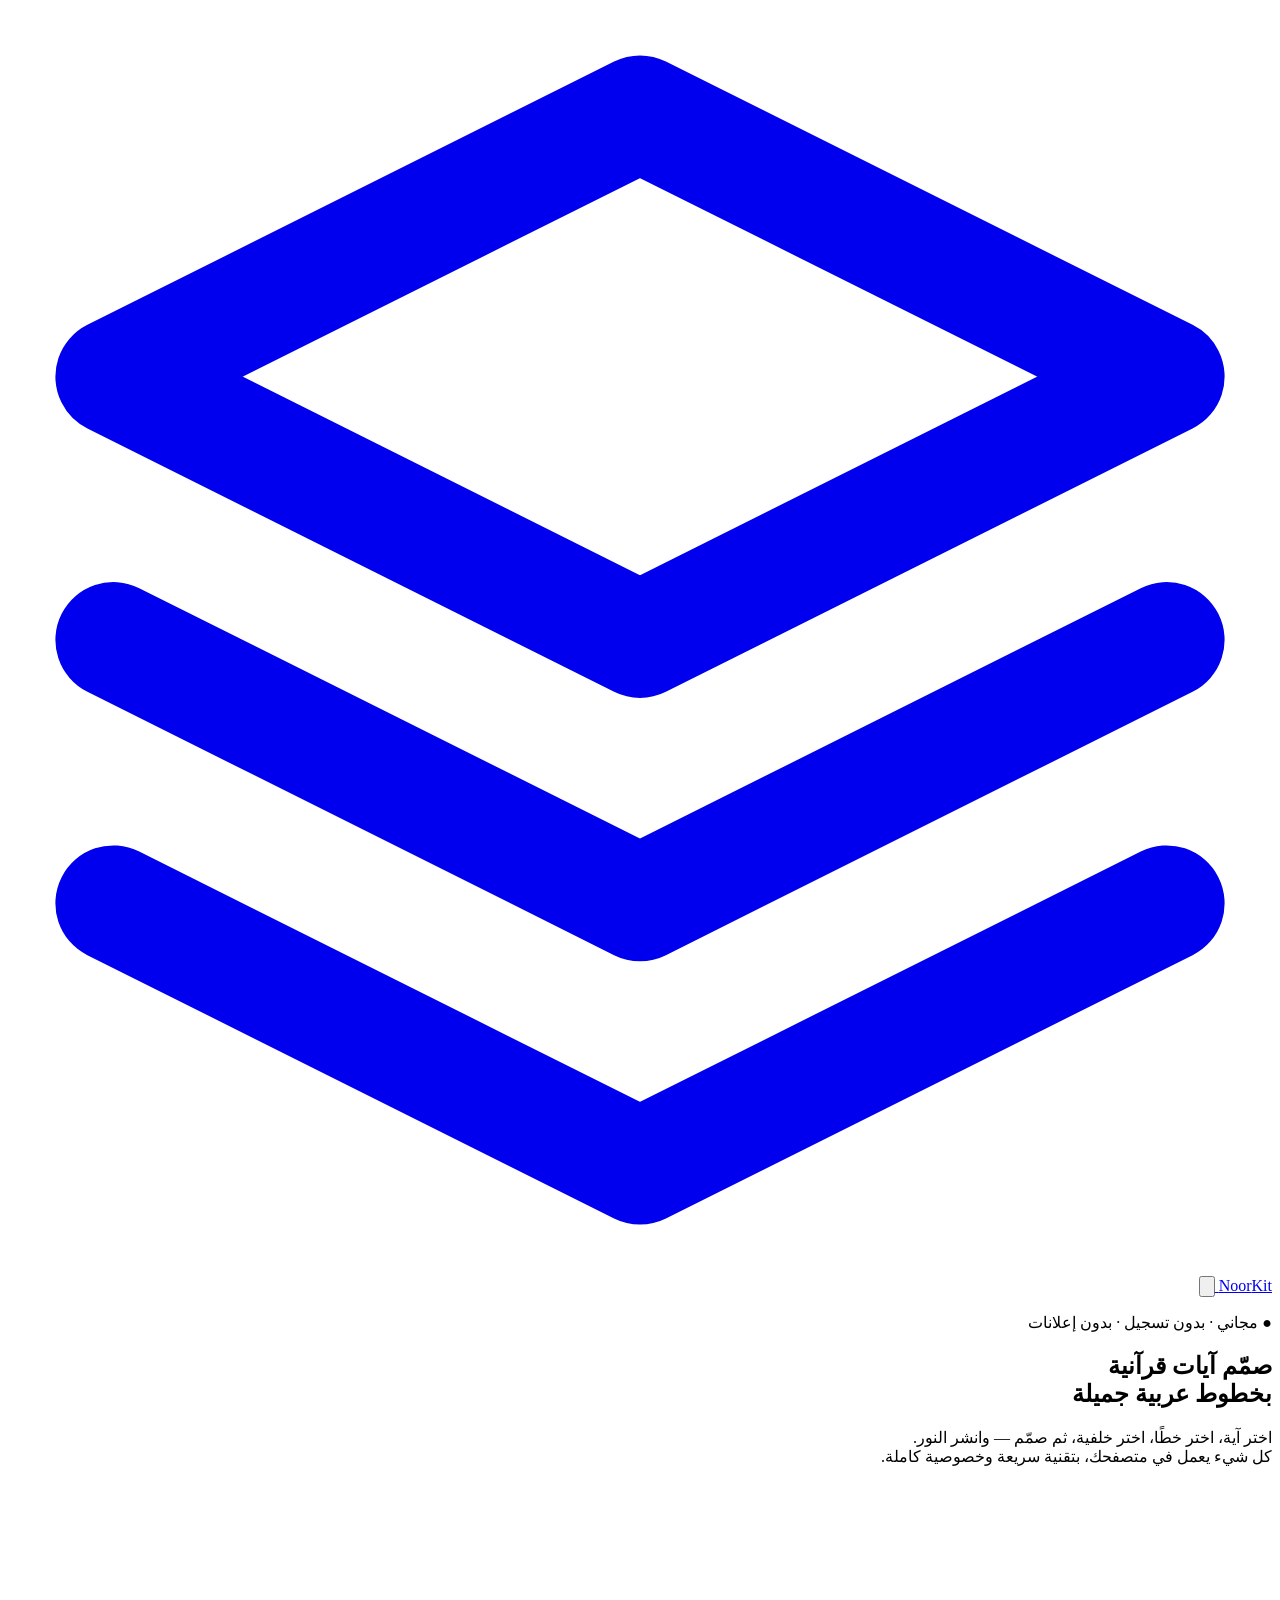
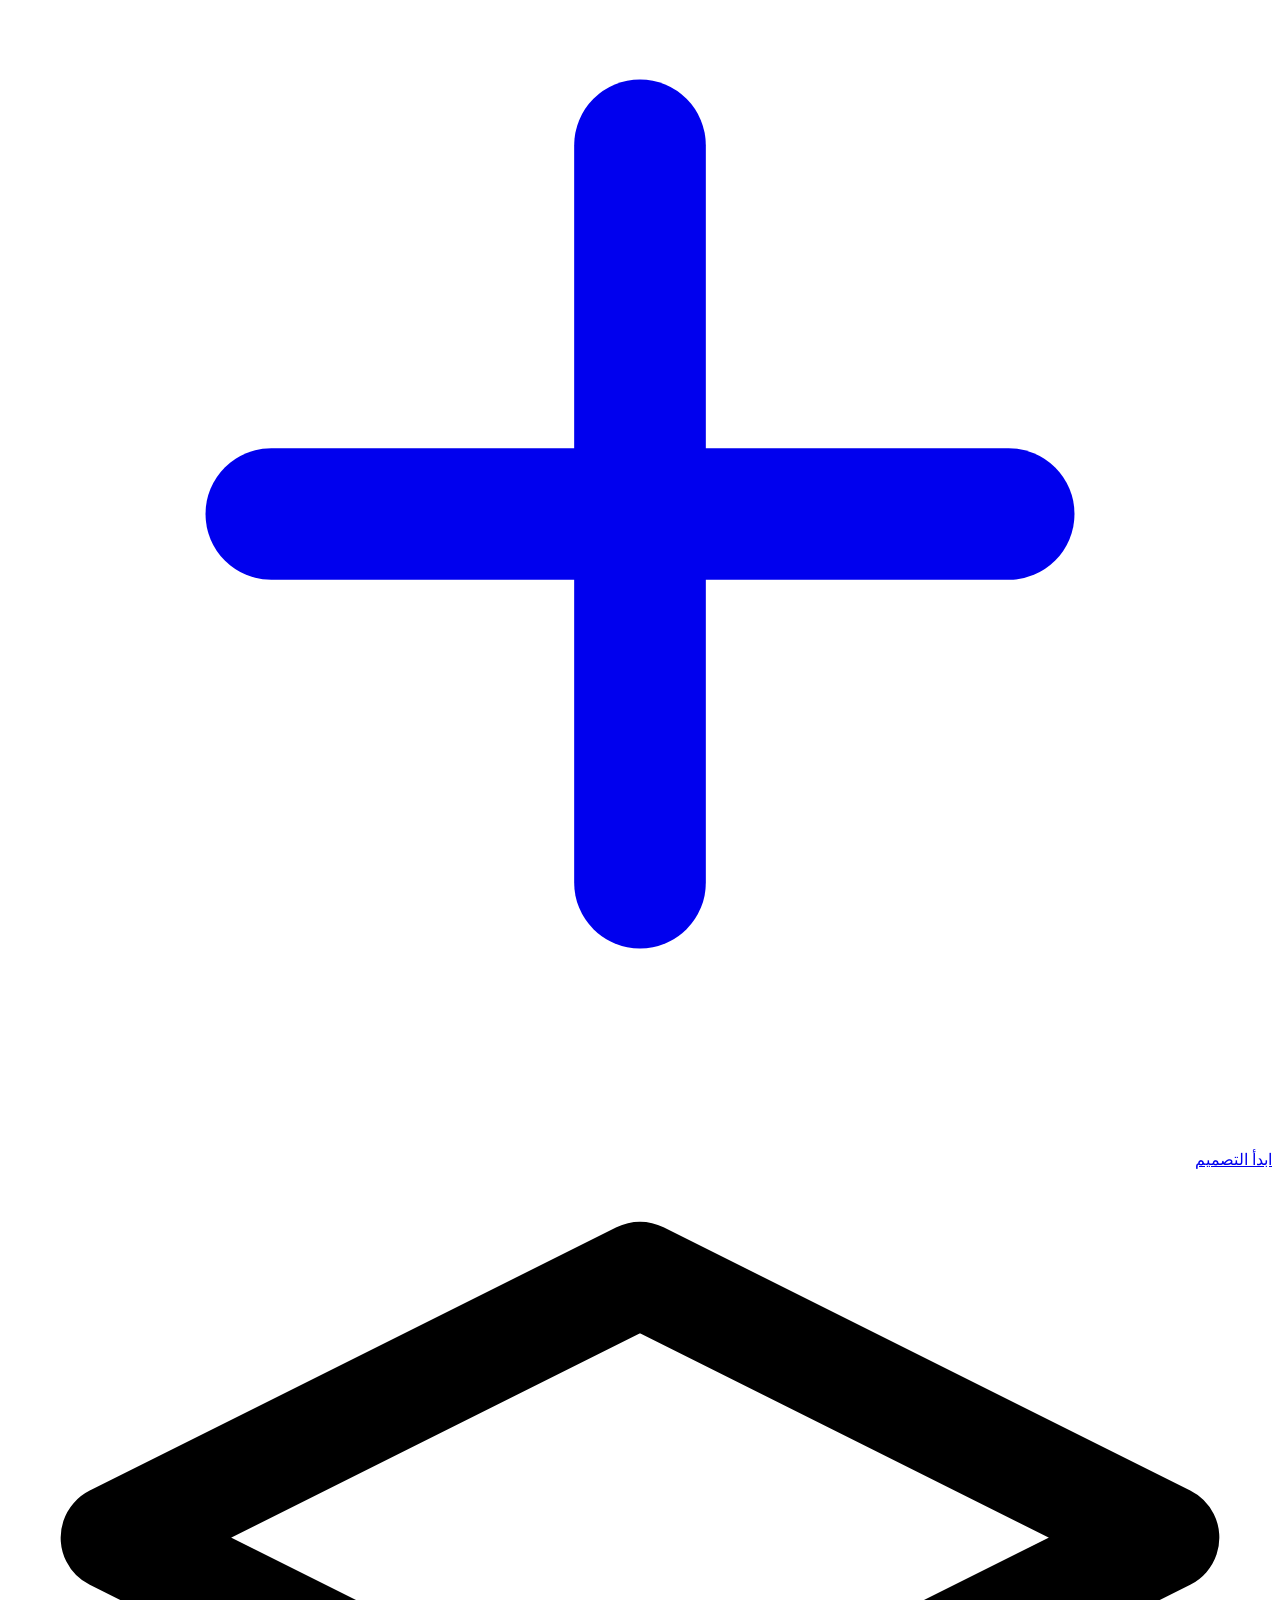
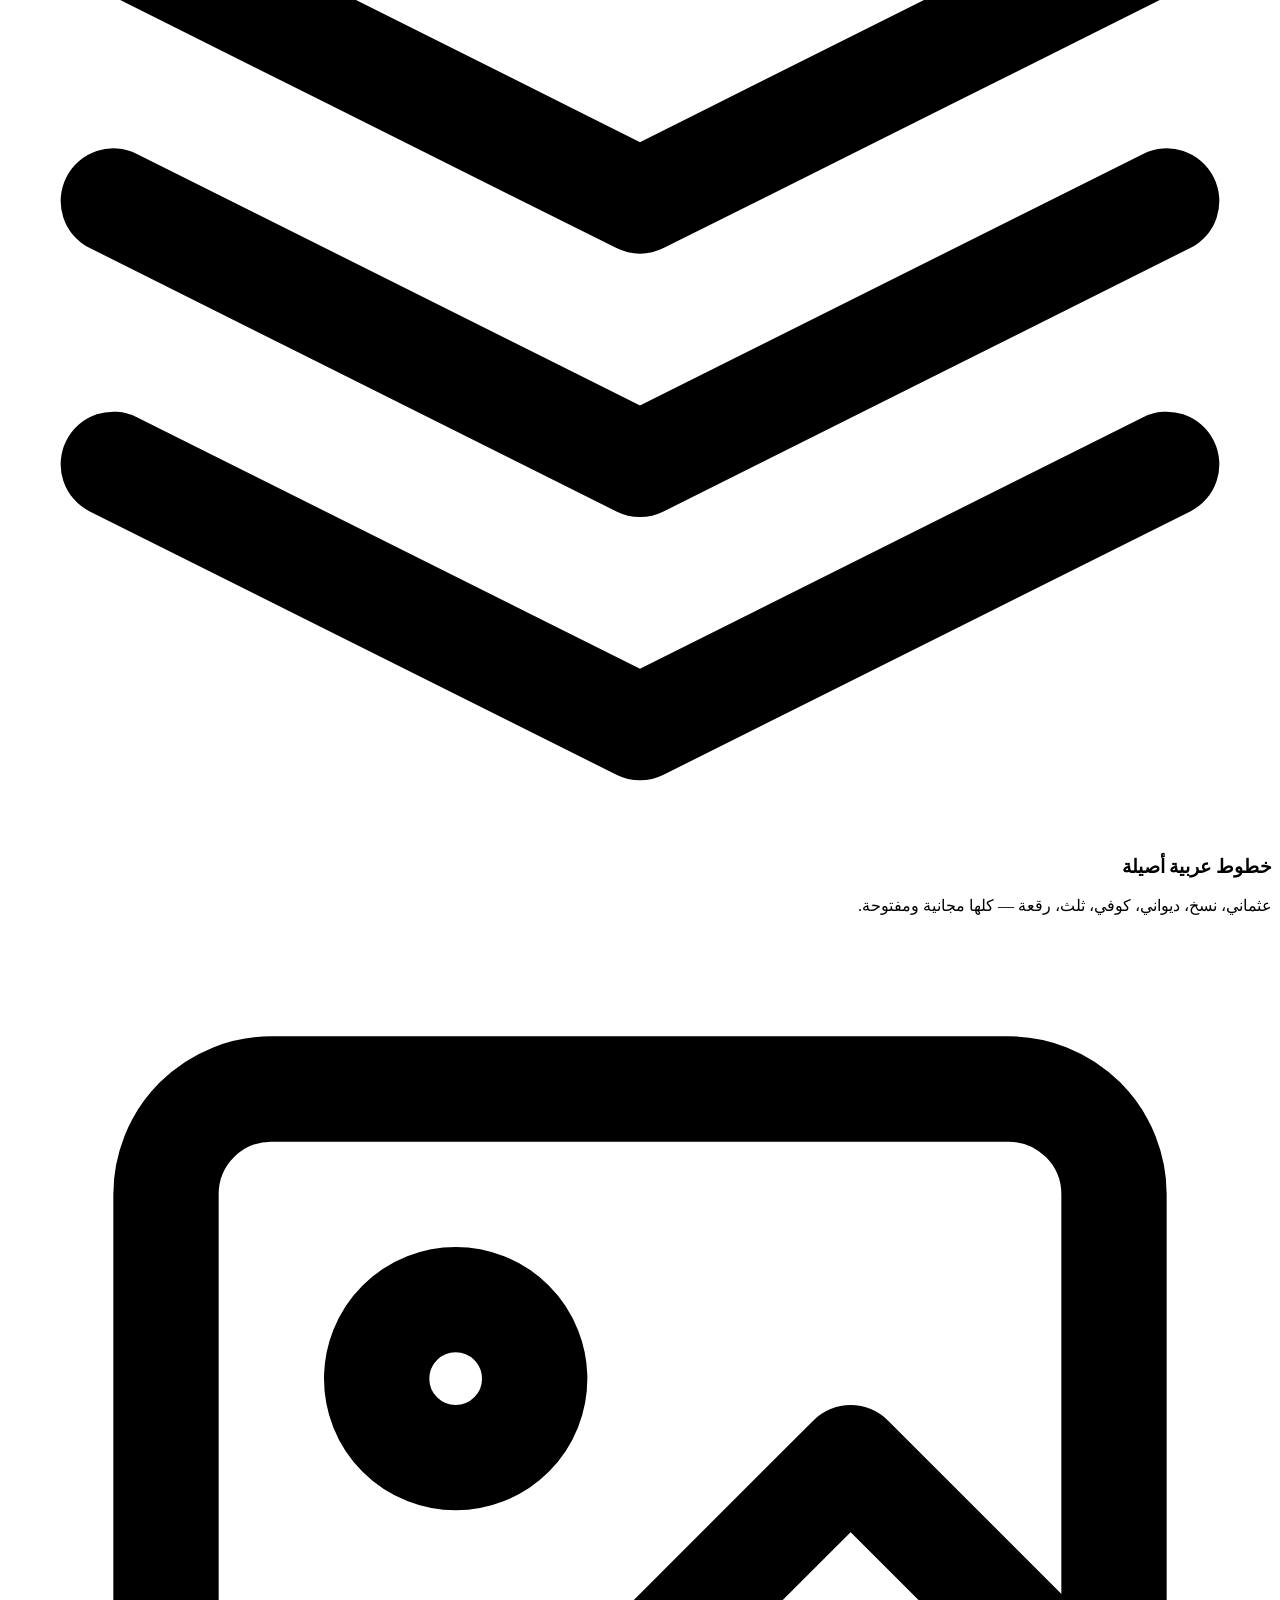
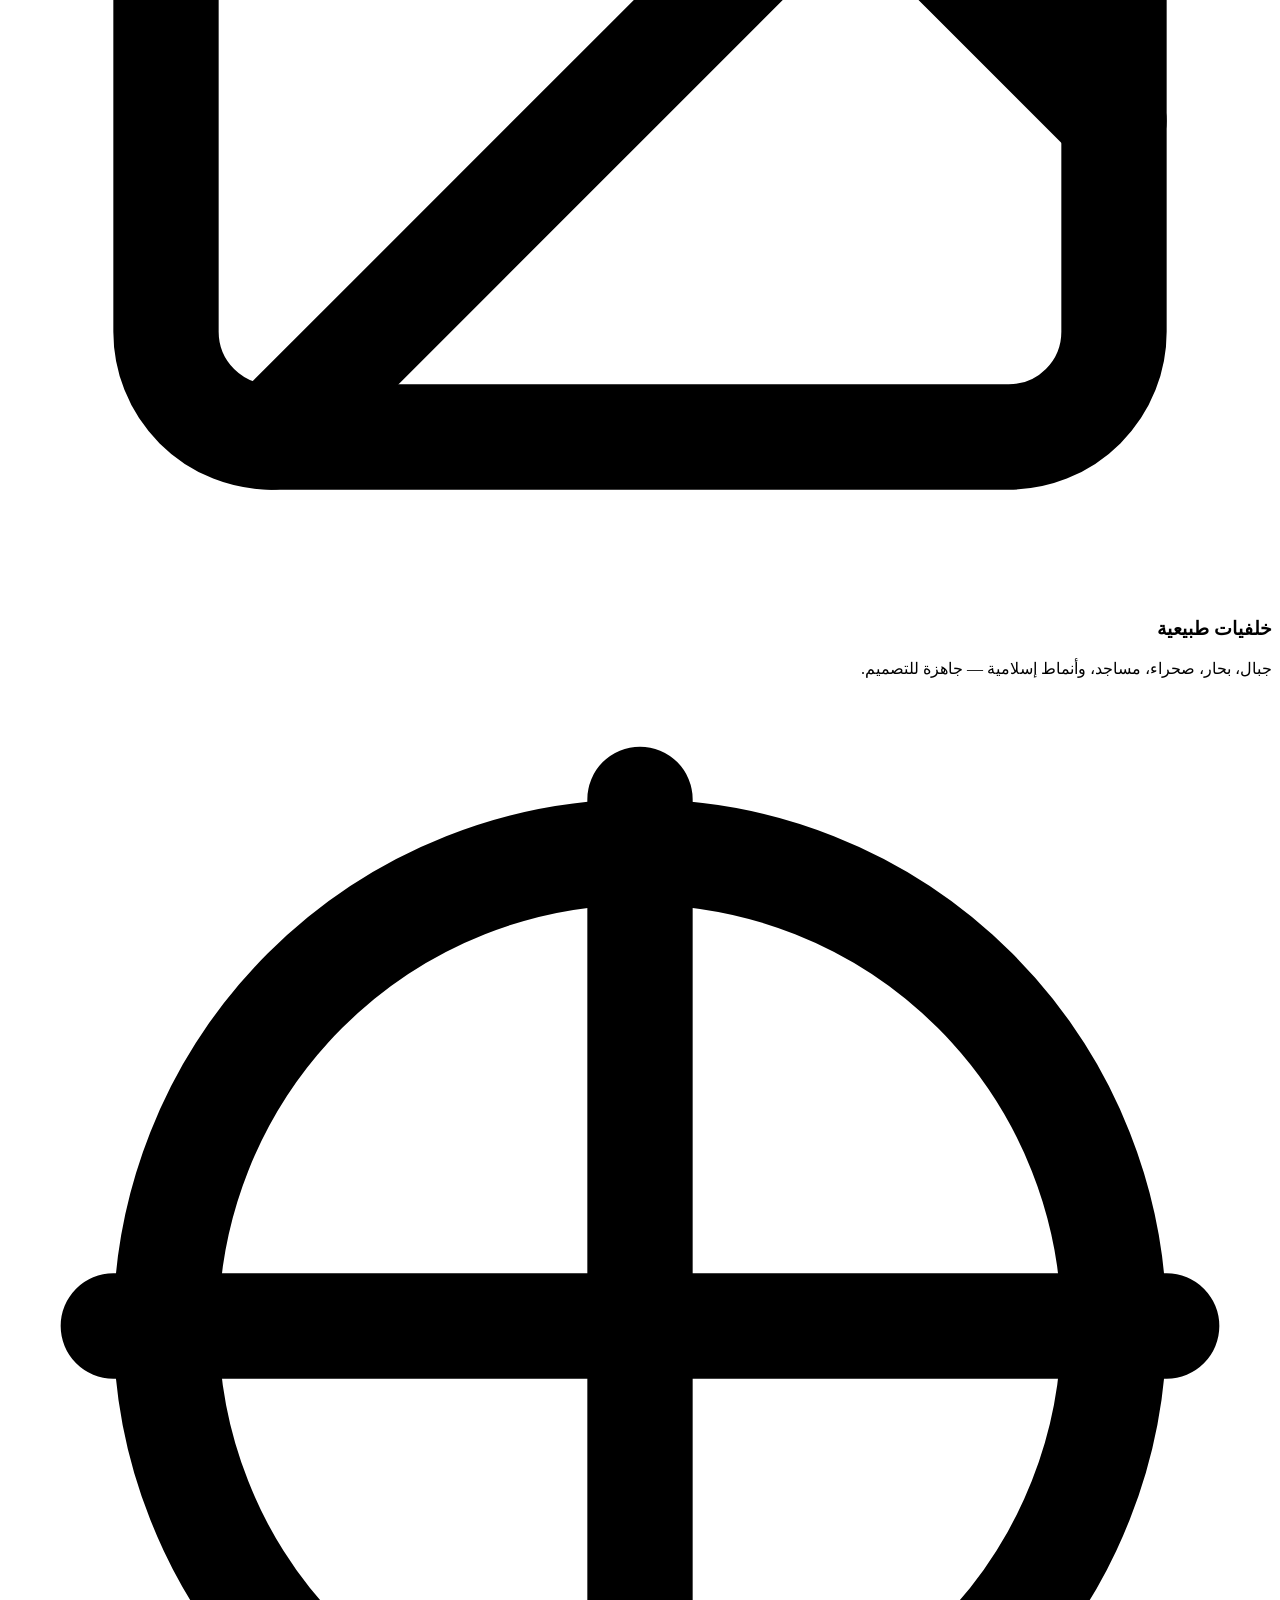
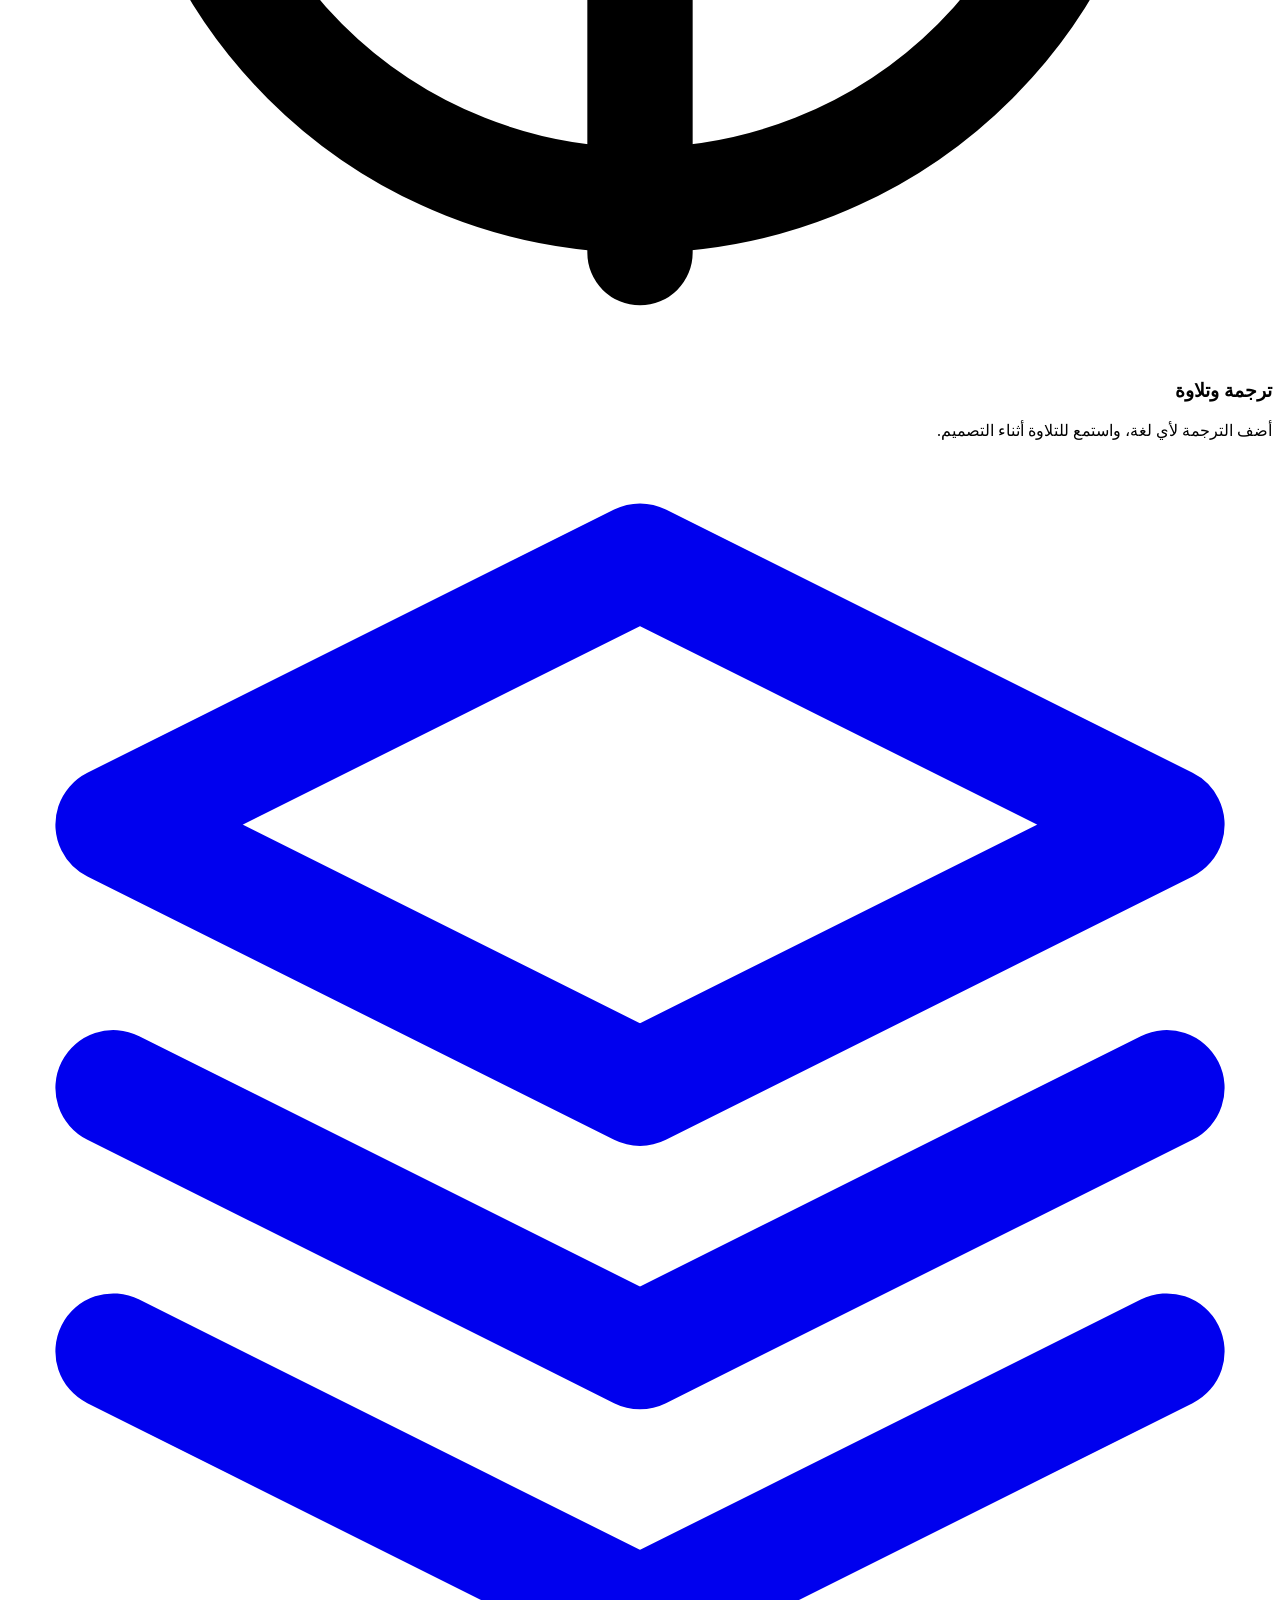
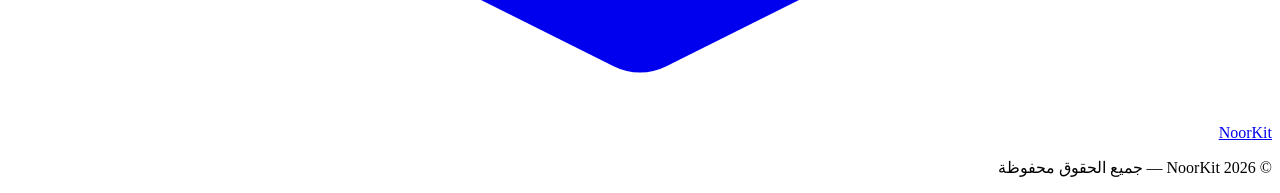
==== index.html @ bada5eed "Create index.html" ====
<!doctype html>
<html lang="ar" dir="rtl">
  <head>
    <meta charset="UTF-8" />
    <meta name="viewport" content="width=device-width, initial-scale=1.0, maximum-scale=1.0, user-scalable=no" />
    <title>نور كيت — استوديو تصميم الآيات القرآنية</title>
    <meta name="description" content="صمم آيات قرآنية بخطوط عربية جميلة، مع ترجمة وتلاوة. مجاني، بدون تسجيل، يعمل في متصفحك." />
    <link rel="canonical" href="https://noorkit-xi.vercel.app/" />

    <meta property="og:title" content="نور كيت — استوديو تصميم الآيات القرآنية" />
    <meta property="og:description" content="صمم آيات قرآنية بخطوط عربية جميلة، مع ترجمة وتلاوة." />
    <meta property="og:url" content="https://noorkit-xi.vercel.app/" />
    <meta property="og:type" content="website" />
    <meta property="og:locale" content="ar_AR" />

    <link rel="preconnect" href="https://fonts.googleapis.com" />
    <link rel="preconnect" href="https://fonts.gstatic.com" crossorigin />
    <link href="https://fonts.googleapis.com/css2?family=Cairo:wght@400;500;600;700;800;900&family=Amiri:wght@400;700&family=Tajawal:wght@400;500;700;900&family=Reem+Kufi:wght@400;500;600;700&display=swap" rel="stylesheet" />

    <link rel="stylesheet" href="css/style.css" />
    <link rel="manifest" href="manifest.json" />
    <meta name="theme-color" content="#f5f5f5" />
  </head>
  <body>
    <div class="grain" aria-hidden="true"></div>

    <header class="app-header">
      <a class="brand" href="index.html">
        <span class="brand-mark">
          <svg viewBox="0 0 24 24" fill="none" stroke="currentColor" stroke-width="2.2" stroke-linecap="round" stroke-linejoin="round">
            <path d="M12 2L2 7l10 5 10-5-10-5z"></path>
            <path d="M2 17l10 5 10-5"></path>
            <path d="M2 12l10 5 10-5"></path>
          </svg>
        </span>
        <span>Noor<span class="brand-kit">Kit</span></span>
      </a>
      <button class="header-btn" id="settings-btn" aria-label="الإعدادات">
        <svg viewBox="0 0 24 24" fill="none" stroke="currentColor" stroke-width="2.2" stroke-linecap="round" stroke-linejoin="round">
          <circle cx="12" cy="12" r="3"></circle>
          <path d="M19.4 15a1.65 1.65 0 0 0 .33 1.82l.06.06a2 2 0 0 1 0 2.83 2 2 0 0 1-2.83 0l-.06-.06a1.65 1.65 0 0 0-1.82-.33 1.65 1.65 0 0 0-1 1.51V21a2 2 0 0 1-2 2 2 2 0 0 1-2-2v-.09A1.65 1.65 0 0 0 9 19.4a1.65 1.65 0 0 0-1.82.33l-.06.06a2 2 0 0 1-2.83 0 2 2 0 0 1 0-2.83l.06-.06a1.65 1.65 0 0 0 .33-1.82 1.65 1.65 0 0 0-1.51-1H3a2 2 0 0 1-2-2 2 2 0 0 1 2-2h.09A1.65 1.65 0 0 0 4.6 9a1.65 1.65 0 0 0-.33-1.82l-.06-.06a2 2 0 0 1 0-2.83 2 2 0 0 1 2.83 0l.06.06a1.65 1.65 0 0 0 1.82.33H9a1.65 1.65 0 0 0 1-1.51V3a2 2 0 0 1 2-2 2 2 0 0 1 2 2v.09a1.65 1.65 0 0 0 1 1.51 1.65 1.65 0 0 0 1.82-.33l.06-.06a2 2 0 0 1 2.83 0 2 2 0 0 1 0 2.83l-.06.06a1.65 1.65 0 0 0-.33 1.82V9a1.65 1.65 0 0 0 1.51 1H21a2 2 0 0 1 2 2 2 2 0 0 1-2 2h-.09a1.65 1.65 0 0 0-1.51 1z"></path>
        </svg>
      </button>
    </header>

    <main class="container">
      <section class="hero">
        <p class="hero-tag">● مجاني · بدون تسجيل · بدون إعلانات</p>
        <h1>صمّم <span class="accent">آيات قرآنية</span><br>بخطوط عربية جميلة</h1>
        <p class="hero-sub">
          اختر آية، اختر خطًا، اختر خلفية، ثم صمّم — وانشر النور.
          <br>
          كل شيء يعمل في متصفحك، بتقنية سريعة وخصوصية كاملة.
        </p>
        <a class="btn-primary btn-block" href="editor.html">
          <svg viewBox="0 0 24 24" fill="none" stroke="currentColor" stroke-width="2.5" stroke-linecap="round" stroke-linejoin="round">
            <line x1="12" y1="5" x2="12" y2="19"></line>
            <line x1="5" y1="12" x2="19" y2="12"></line>
          </svg>
          ابدأ التصميم
        </a>
      </section>

      <section class="features">
        <div class="feature">
          <div class="feature-icon">
            <svg viewBox="0 0 24 24" fill="none" stroke="currentColor" stroke-width="2" stroke-linecap="round" stroke-linejoin="round">
              <path d="M12 2L2 7l10 5 10-5-10-5z"></path>
              <path d="M2 17l10 5 10-5"></path>
              <path d="M2 12l10 5 10-5"></path>
            </svg>
          </div>
          <h3>خطوط عربية أصيلة</h3>
          <p>عثماني، نسخ، ديواني، كوفي، ثلث، رقعة — كلها مجانية ومفتوحة.</p>
        </div>

        <div class="feature">
          <div class="feature-icon">
            <svg viewBox="0 0 24 24" fill="none" stroke="currentColor" stroke-width="2" stroke-linecap="round" stroke-linejoin="round">
              <rect x="3" y="3" width="18" height="18" rx="2"></rect>
              <circle cx="8.5" cy="8.5" r="1.5"></circle>
              <polyline points="21 15 16 10 5 21"></polyline>
            </svg>
          </div>
          <h3>خلفيات طبيعية</h3>
          <p>جبال، بحار، صحراء، مساجد، وأنماط إسلامية — جاهزة للتصميم.</p>
        </div>

        <div class="feature">
          <div class="feature-icon">
            <svg viewBox="0 0 24 24" fill="none" stroke="currentColor" stroke-width="2" stroke-linecap="round" stroke-linejoin="round">
              <path d="M12 2v20M2 12h20"></path>
              <circle cx="12" cy="12" r="9"></circle>
            </svg>
          </div>
          <h3>ترجمة وتلاوة</h3>
          <p>أضف الترجمة لأي لغة، واستمع للتلاوة أثناء التصميم.</p>
        </div>
      </section>
    </main>

    <footer class="app-footer">
      <a class="brand" href="index.html">
        <span class="brand-mark">
          <svg viewBox="0 0 24 24" fill="none" stroke="currentColor" stroke-width="2.2" stroke-linecap="round" stroke-linejoin="round">
            <path d="M12 2L2 7l10 5 10-5-10-5z"></path>
            <path d="M2 17l10 5 10-5"></path>
            <path d="M2 12l10 5 10-5"></path>
          </svg>
        </span>
        <span>Noor<span class="brand-kit">Kit</span></span>
      </a>
      <p>© 2026 NoorKit — جميع الحقوق محفوظة</p>
    </footer>
  </body>
  </html>
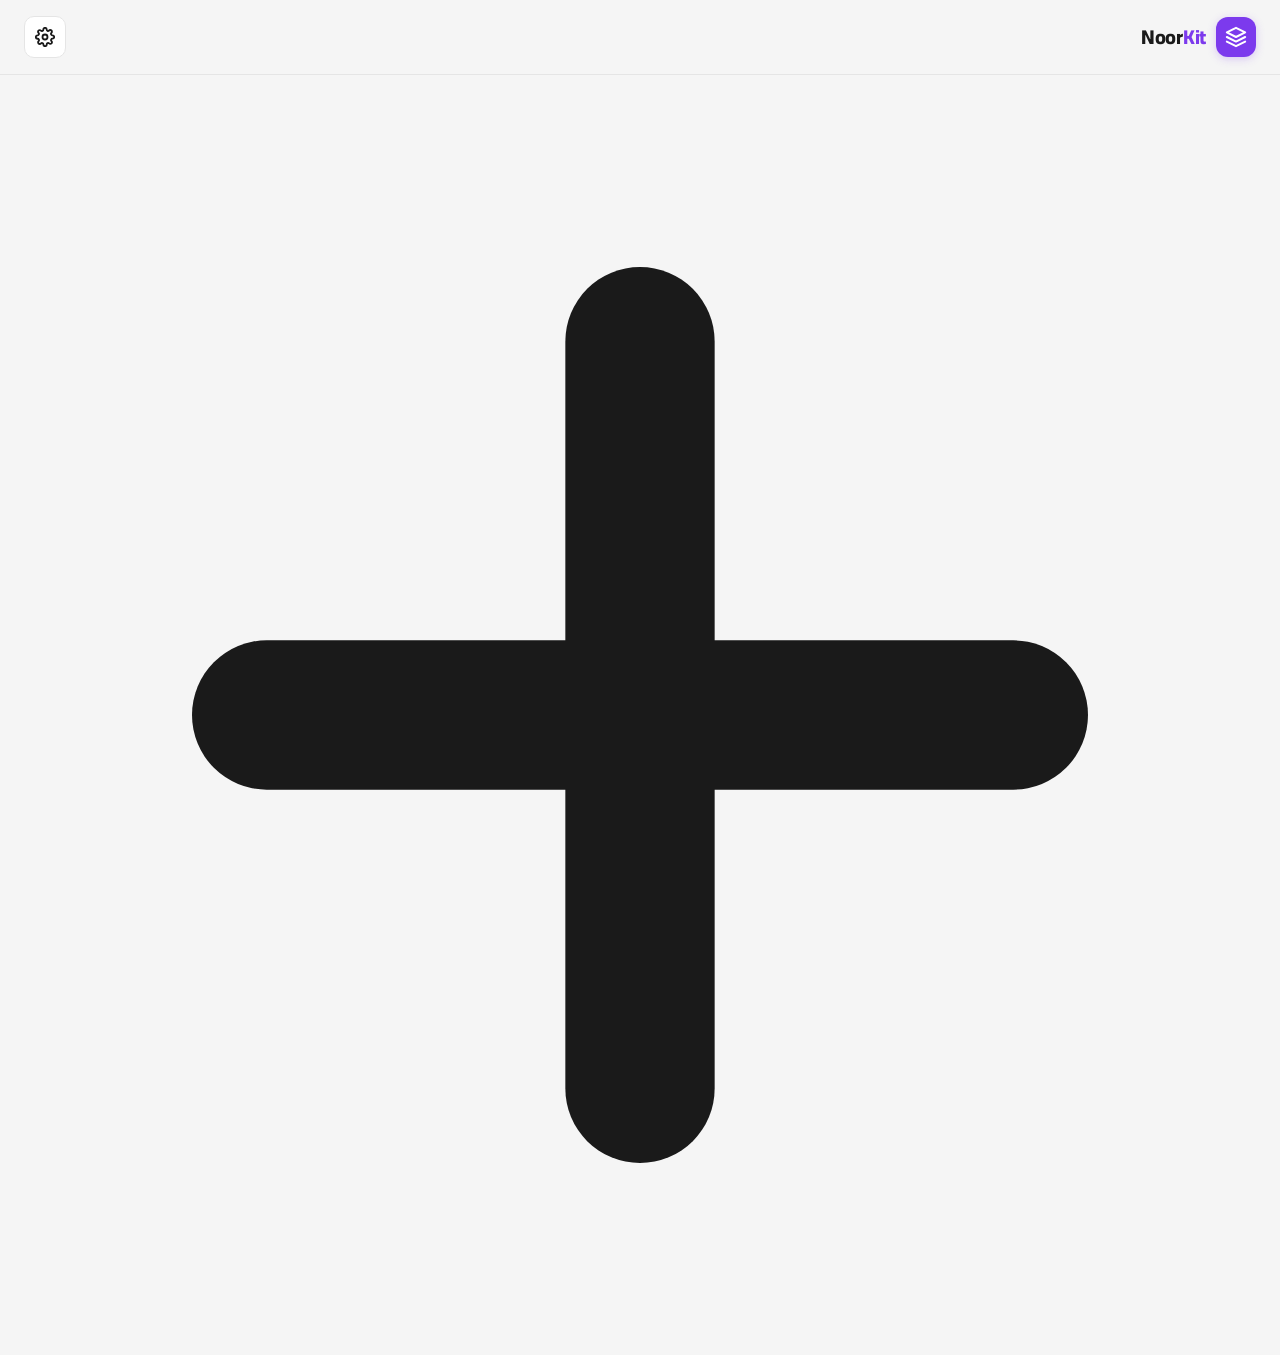
==== commit d61baec3: "Revise HTML structure and metadata Updated the title, description, and canonical link for the page. " ====
--- a/index.html
+++ b/index.html
@@ -3,25 +3,19 @@
   <head>
     <meta charset="UTF-8" />
     <meta name="viewport" content="width=device-width, initial-scale=1.0, maximum-scale=1.0, user-scalable=no" />
-    <title>نور كيت — استوديو تصميم الآيات القرآنية</title>
-    <meta name="description" content="صمم آيات قرآنية بخطوط عربية جميلة، مع ترجمة وتلاوة. مجاني، بدون تسجيل، يعمل في متصفحك." />
-    <link rel="canonical" href="https://noorkit-xi.vercel.app/" />
-
-    <meta property="og:title" content="نور كيت — استوديو تصميم الآيات القرآنية" />
-    <meta property="og:description" content="صمم آيات قرآنية بخطوط عربية جميلة، مع ترجمة وتلاوة." />
-    <meta property="og:url" content="https://noorkit-xi.vercel.app/" />
-    <meta property="og:type" content="website" />
-    <meta property="og:locale" content="ar_AR" />
+    <title>نور كيت — NoorKit</title>
+    <meta name="description" content="استوديو تصميم الآيات القرآنية." />
+    <link rel="canonical" href="https://noorkit.vercel.app/" />
 
     <link rel="preconnect" href="https://fonts.googleapis.com" />
     <link rel="preconnect" href="https://fonts.gstatic.com" crossorigin />
-    <link href="https://fonts.googleapis.com/css2?family=Cairo:wght@400;500;600;700;800;900&family=Amiri:wght@400;700&family=Tajawal:wght@400;500;700;900&family=Reem+Kufi:wght@400;500;600;700&display=swap" rel="stylesheet" />
+    <link href="https://fonts.googleapis.com/css2?family=Cairo:wght@400;500;600;700;800;900&display=swap" rel="stylesheet" />
 
     <link rel="stylesheet" href="css/style.css" />
     <link rel="manifest" href="manifest.json" />
     <meta name="theme-color" content="#f5f5f5" />
   </head>
-  <body>
+  <body class="home-body">
     <div class="grain" aria-hidden="true"></div>
 
     <header class="app-header">
@@ -43,74 +37,13 @@
       </button>
     </header>
 
-    <main class="container">
-      <section class="hero">
-        <p class="hero-tag">● مجاني · بدون تسجيل · بدون إعلانات</p>
-        <h1>صمّم <span class="accent">آيات قرآنية</span><br>بخطوط عربية جميلة</h1>
-        <p class="hero-sub">
-          اختر آية، اختر خطًا، اختر خلفية، ثم صمّم — وانشر النور.
-          <br>
-          كل شيء يعمل في متصفحك، بتقنية سريعة وخصوصية كاملة.
-        </p>
-        <a class="btn-primary btn-block" href="editor.html">
-          <svg viewBox="0 0 24 24" fill="none" stroke="currentColor" stroke-width="2.5" stroke-linecap="round" stroke-linejoin="round">
-            <line x1="12" y1="5" x2="12" y2="19"></line>
-            <line x1="5" y1="12" x2="19" y2="12"></line>
-          </svg>
-          ابدأ التصميم
-        </a>
-      </section>
-
-      <section class="features">
-        <div class="feature">
-          <div class="feature-icon">
-            <svg viewBox="0 0 24 24" fill="none" stroke="currentColor" stroke-width="2" stroke-linecap="round" stroke-linejoin="round">
-              <path d="M12 2L2 7l10 5 10-5-10-5z"></path>
-              <path d="M2 17l10 5 10-5"></path>
-              <path d="M2 12l10 5 10-5"></path>
-            </svg>
-          </div>
-          <h3>خطوط عربية أصيلة</h3>
-          <p>عثماني، نسخ، ديواني، كوفي، ثلث، رقعة — كلها مجانية ومفتوحة.</p>
-        </div>
-
-        <div class="feature">
-          <div class="feature-icon">
-            <svg viewBox="0 0 24 24" fill="none" stroke="currentColor" stroke-width="2" stroke-linecap="round" stroke-linejoin="round">
-              <rect x="3" y="3" width="18" height="18" rx="2"></rect>
-              <circle cx="8.5" cy="8.5" r="1.5"></circle>
-              <polyline points="21 15 16 10 5 21"></polyline>
-            </svg>
-          </div>
-          <h3>خلفيات طبيعية</h3>
-          <p>جبال، بحار، صحراء، مساجد، وأنماط إسلامية — جاهزة للتصميم.</p>
-        </div>
-
-        <div class="feature">
-          <div class="feature-icon">
-            <svg viewBox="0 0 24 24" fill="none" stroke="currentColor" stroke-width="2" stroke-linecap="round" stroke-linejoin="round">
-              <path d="M12 2v20M2 12h20"></path>
-              <circle cx="12" cy="12" r="9"></circle>
-            </svg>
-          </div>
-          <h3>ترجمة وتلاوة</h3>
-          <p>أضف الترجمة لأي لغة، واستمع للتلاوة أثناء التصميم.</p>
-        </div>
-      </section>
+    <main class="home-main">
+      <a class="floating-btn" href="editor.html" aria-label="مشروع جديد">
+        <svg viewBox="0 0 24 24" fill="none" stroke="currentColor" stroke-width="2.8" stroke-linecap="round" stroke-linejoin="round">
+          <line x1="12" y1="5" x2="12" y2="19"></line>
+          <line x1="5" y1="12" x2="19" y2="12"></line>
+        </svg>
+      </a>
     </main>
-
-    <footer class="app-footer">
-      <a class="brand" href="index.html">
-        <span class="brand-mark">
-          <svg viewBox="0 0 24 24" fill="none" stroke="currentColor" stroke-width="2.2" stroke-linecap="round" stroke-linejoin="round">
-            <path d="M12 2L2 7l10 5 10-5-10-5z"></path>
-            <path d="M2 17l10 5 10-5"></path>
-            <path d="M2 12l10 5 10-5"></path>
-          </svg>
-        </span>
-        <span>Noor<span class="brand-kit">Kit</span></span>
-      </a>
-      <p>© 2026 NoorKit — جميع الحقوق محفوظة</p>
-    </footer>
   </body>
-  </html>
+</html>
--- a/css/style.css
+++ b/css/style.css
@@ -0,0 +1,256 @@
+:root {
+  --cream: #f5f5f5;
+  --paper: #ffffff;
+  --ink: #1a1a1a;
+  --muted: #6b7280;
+  --line: #e5e5e5;
+  --accent: #7c3aed;
+  --accent-soft: #ede9fe;
+  --accent-dark: #5b21b6;
+  --gold: #c9a227;
+  --radius: 14px;
+  --radius-sm: 10px;
+  --shadow-sm: 0 2px 8px rgba(0, 0, 0, 0.04);
+  --shadow-md: 0 8px 24px rgba(0, 0, 0, 0.08);
+  --shadow-lg: 0 16px 48px rgba(0, 0, 0, 0.12);
+}
+
+* { margin: 0; padding: 0; box-sizing: border-box; }
+
+html { scroll-behavior: smooth; }
+
+body {
+  font-family: 'Cairo', 'Tajawal', -apple-system, BlinkMacSystemFont, sans-serif;
+  background: var(--cream);
+  color: var(--ink);
+  min-height: 100vh;
+  line-height: 1.7;
+  -webkit-font-smoothing: antialiased;
+  -moz-osx-font-smoothing: grayscale;
+}
+
+a { color: inherit; text-decoration: none; }
+button { font-family: inherit; cursor: pointer; border: none; background: none; }
+svg { display: block; }
+
+.grain {
+  position: fixed;
+  inset: 0;
+  pointer-events: none;
+  opacity: 0.03;
+  background-image: radial-gradient(circle, #000 0.5px, transparent 0.5px);
+  background-size: 4px 4px;
+  z-index: 1;
+}
+
+.app-header {
+  display: flex;
+  justify-content: space-between;
+  align-items: center;
+  padding: 16px 24px;
+  background: rgba(245, 245, 245, 0.95);
+  backdrop-filter: blur(12px);
+  -webkit-backdrop-filter: blur(12px);
+  border-bottom: 1px solid var(--line);
+  position: sticky;
+  top: 0;
+  z-index: 100;
+}
+
+.brand {
+  display: inline-flex;
+  align-items: center;
+  gap: 10px;
+  font-size: 20px;
+  font-weight: 800;
+  letter-spacing: -0.3px;
+  color: var(--ink);
+}
+
+.brand-mark {
+  width: 40px;
+  height: 40px;
+  background: var(--accent);
+  border-radius: 12px;
+  display: flex;
+  align-items: center;
+  justify-content: center;
+  color: #fff;
+  flex-shrink: 0;
+  box-shadow: 0 2px 8px rgba(124, 58, 237, 0.25);
+}
+
+.brand-mark svg { width: 22px; height: 22px; }
+
+.brand-kit { color: var(--accent); }
+
+.header-btn {
+  width: 42px;
+  height: 42px;
+  border-radius: var(--radius-sm);
+  background: var(--paper);
+  border: 1px solid var(--line);
+  display: flex;
+  align-items: center;
+  justify-content: center;
+  color: var(--ink);
+  transition: 0.2s ease;
+}
+
+.header-btn:hover {
+  background: var(--accent-soft);
+  border-color: var(--accent);
+  color: var(--accent);
+}
+
+.header-btn svg { width: 20px; height: 20px; }
+
+.container {
+  max-width: 1000px;
+  margin: 0 auto;
+  padding: 0 24px;
+}
+
+.container-sm { max-width: 720px; }
+
+.hero {
+  padding: 60px 0 40px;
+  text-align: center;
+  border-bottom: 1px solid var(--line);
+  margin-bottom: 48px;
+}
+
+.hero-tag {
+  font-size: 12px;
+  font-weight: 700;
+  letter-spacing: 2px;
+  color: var(--accent);
+  margin-bottom: 20px;
+  text-transform: uppercase;
+}
+
+.hero h1 {
+  font-size: clamp(28px, 5vw, 46px);
+  font-weight: 900;
+  letter-spacing: -1.5px;
+  line-height: 1.25;
+  margin-bottom: 20px;
+}
+
+.hero h1 .accent { color: var(--accent); }
+
+.hero-sub {
+  color: var(--muted);
+  font-size: 16px;
+  line-height: 1.8;
+  max-width: 560px;
+  margin: 0 auto 32px;
+}
+
+.btn-primary {
+  display: inline-flex;
+  align-items: center;
+  justify-content: center;
+  gap: 10px;
+  padding: 14px 24px;
+  background: var(--accent);
+  color: #fff;
+  border-radius: var(--radius-sm);
+  font-size: 16px;
+  font-weight: 800;
+  transition: 0.2s ease;
+  border: none;
+  cursor: pointer;
+  font-family: inherit;
+  box-shadow: 0 4px 12px rgba(124, 58, 237, 0.2);
+}
+
+.btn-primary svg { width: 20px; height: 20px; }
+
+.btn-primary:hover {
+  background: var(--accent-dark);
+  transform: translateY(-1px);
+  box-shadow: 0 6px 16px rgba(124, 58, 237, 0.3);
+}
+
+.btn-block { display: inline-flex; max-width: 320px; width: 100%; margin: 0 auto; }
+
+.features {
+  display: grid;
+  grid-template-columns: repeat(auto-fit, minmax(240px, 1fr));
+  gap: 20px;
+  padding-bottom: 80px;
+}
+
+.feature {
+  background: var(--paper);
+  border: 1px solid var(--line);
+  border-radius: var(--radius);
+  padding: 28px 24px;
+  text-align: center;
+  transition: 0.2s ease;
+}
+
+.feature:hover {
+  border-color: var(--accent);
+  transform: translateY(-2px);
+  box-shadow: var(--shadow-md);
+}
+
+.feature-icon {
+  width: 56px;
+  height: 56px;
+  background: var(--accent-soft);
+  border-radius: 16px;
+  display: flex;
+  align-items: center;
+  justify-content: center;
+  margin: 0 auto 16px;
+  color: var(--accent);
+}
+
+.feature-icon svg { width: 26px; height: 26px; }
+
+.feature h3 {
+  font-size: 18px;
+  font-weight: 800;
+  margin-bottom: 8px;
+  letter-spacing: -0.3px;
+}
+
+.feature p { color: var(--muted); font-size: 14px; line-height: 1.7; }
+
+.app-footer {
+  border-top: 1px solid var(--line);
+  padding: 32px 24px;
+  text-align: center;
+  color: var(--muted);
+  font-size: 13px;
+  display: flex;
+  flex-direction: column;
+  align-items: center;
+  gap: 12px;
+  background: var(--cream);
+}
+
+.app-footer .brand { font-size: 16px; }
+.app-footer .brand-mark { width: 32px; height: 32px; border-radius: 9px; }
+.app-footer .brand-mark svg { width: 18px; height: 18px; }
+.app-footer .brand span:last-child { font-size: 16px; }
+
+@media (max-width: 600px) {
+  .app-header { padding: 14px 18px; }
+  .brand { font-size: 18px; }
+  .brand-mark { width: 36px; height: 36px; border-radius: 10px; }
+  .brand-mark svg { width: 20px; height: 20px; }
+  .container { padding: 0 18px; }
+  .hero { padding: 40px 0 28px; margin-bottom: 32px; }
+  .hero h1 { font-size: 26px; line-height: 1.35; }
+  .hero-sub { font-size: 15px; }
+  .features { gap: 14px; padding-bottom: 60px; }
+  .feature { padding: 22px 18px; }
+  .feature-icon { width: 48px; height: 48px; border-radius: 14px; }
+  .feature-icon svg { width: 22px; height: 22px; }
+  .feature h3 { font-size: 16px; }
+  .feature p { font-size: 13px; }
+}
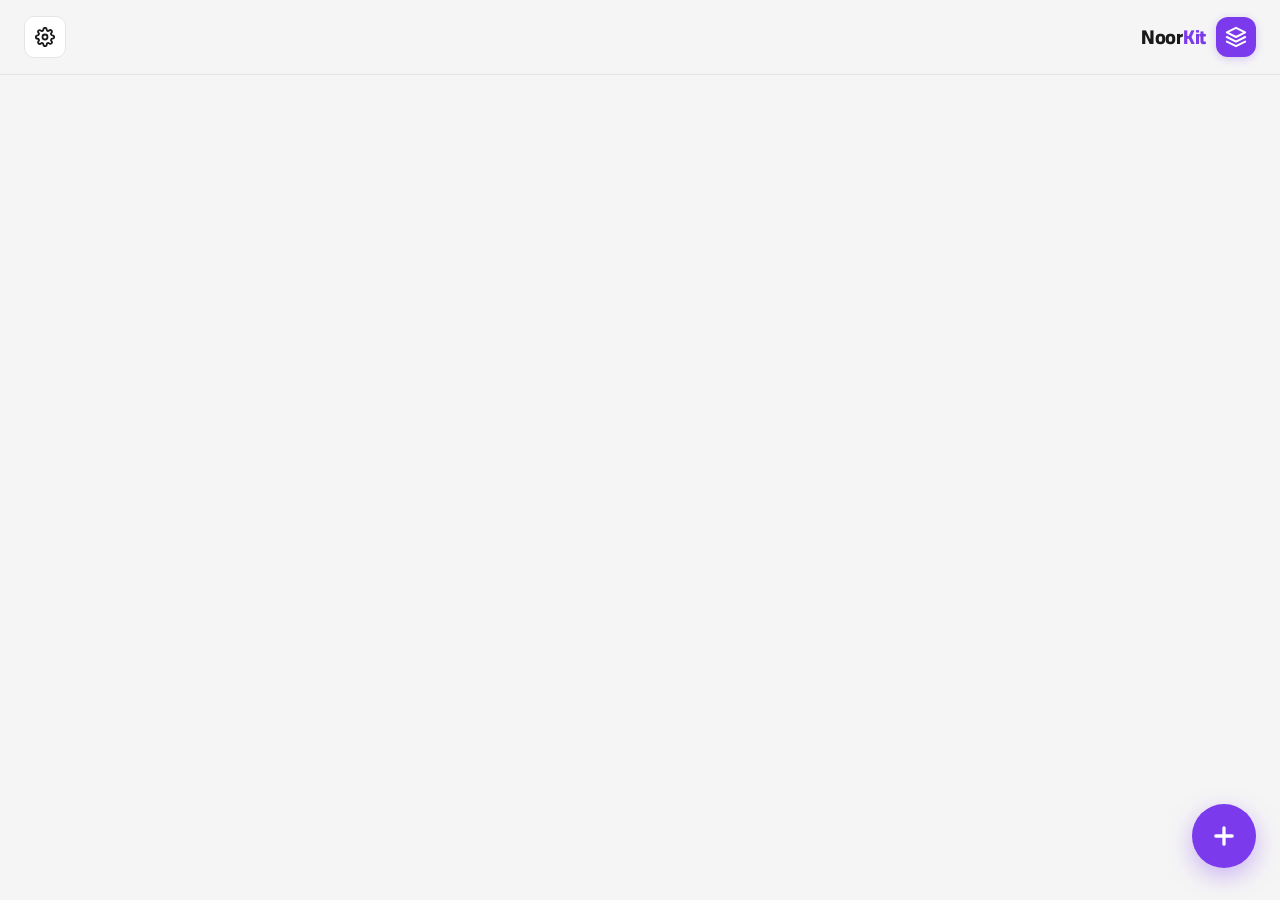
==== commit abfda02e: "Add home.css stylesheet link to index.html" ====
--- a/index.html
+++ b/index.html
@@ -12,6 +12,7 @@
     <link href="https://fonts.googleapis.com/css2?family=Cairo:wght@400;500;600;700;800;900&display=swap" rel="stylesheet" />
 
     <link rel="stylesheet" href="css/style.css" />
+    <link rel="stylesheet" href="css/home.css" />
     <link rel="manifest" href="manifest.json" />
     <meta name="theme-color" content="#f5f5f5" />
   </head>
--- a/css/home.css
+++ b/css/home.css
@@ -0,0 +1,66 @@
+/* =========================================
+   NoorKit — Home Page
+   ========================================= */
+
+.home-body {
+  height: 100vh;
+  height: 100dvh;
+  overflow: hidden;
+  display: flex;
+  flex-direction: column;
+  background: var(--cream);
+}
+
+.home-main {
+  flex: 1 1 auto;
+  position: relative;
+  overflow: hidden;
+}
+
+.floating-btn {
+  position: fixed;
+  bottom: 32px;
+  right: 24px;
+  width: 64px;
+  height: 64px;
+  border-radius: 50%;
+  background: var(--accent);
+  color: #ffffff;
+  display: flex;
+  align-items: center;
+  justify-content: center;
+  box-shadow: 0 8px 24px rgba(124, 58, 237, 0.35);
+  transition: 0.2s ease;
+  text-decoration: none;
+  z-index: 100;
+  border: none;
+  cursor: pointer;
+}
+
+.floating-btn:hover {
+  background: var(--accent-dark);
+  transform: translateY(-2px) scale(1.05);
+  box-shadow: 0 12px 32px rgba(124, 58, 237, 0.45);
+}
+
+.floating-btn:active {
+  transform: translateY(0) scale(0.98);
+}
+
+.floating-btn svg {
+  width: 28px;
+  height: 28px;
+}
+
+@media (max-width: 600px) {
+  .floating-btn {
+    width: 58px;
+    height: 58px;
+    bottom: 24px;
+    right: 18px;
+  }
+  .floating-btn svg {
+    width: 26px;
+    height: 26px;
+  }
+}
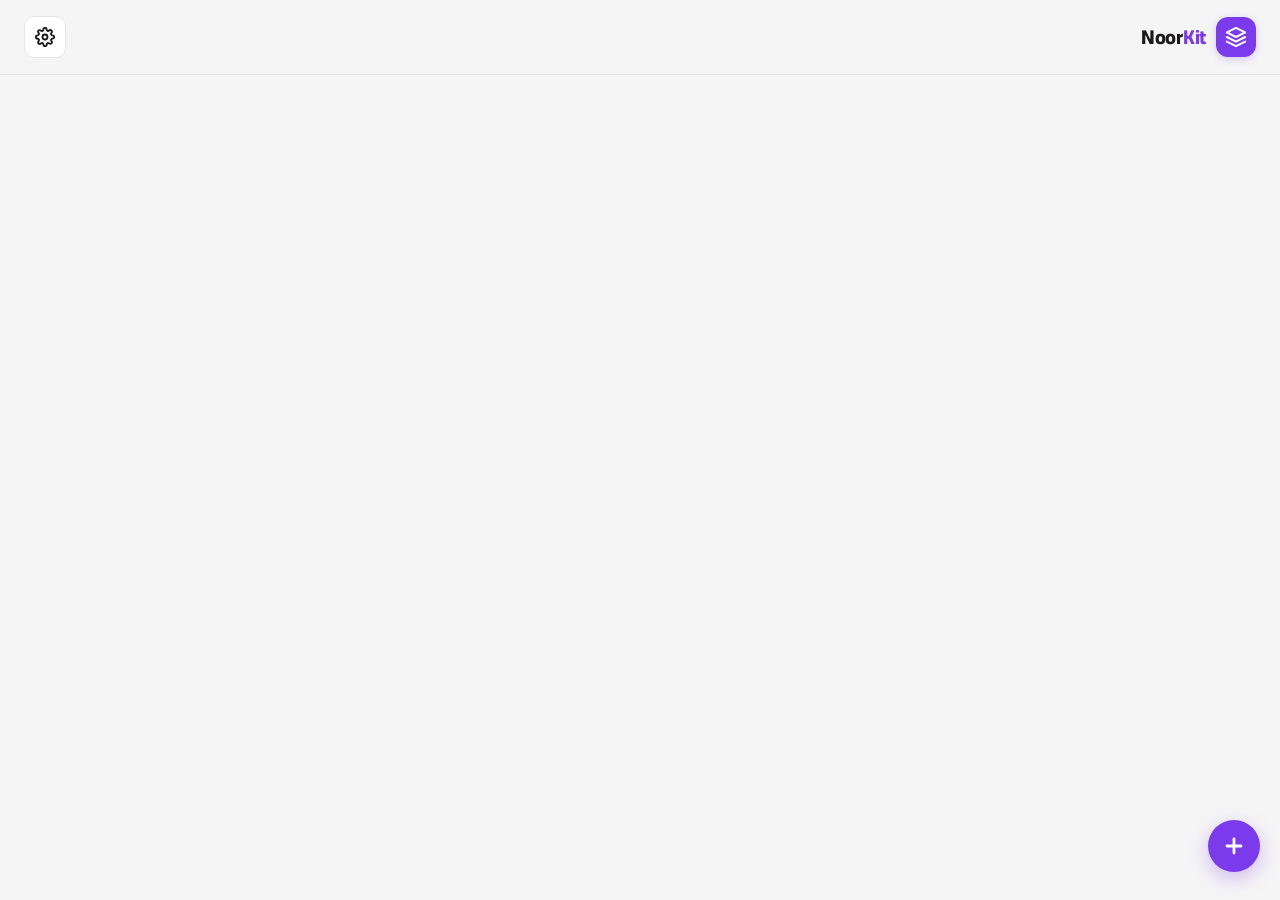
==== commit 41374910: "Add project grid and loadProjects function" ====
--- a/index.html
+++ b/index.html
@@ -39,6 +39,8 @@
     </header>
 
     <main class="home-main">
+      <div class="projects-grid" id="projects-grid"></div>
+
       <a class="floating-btn" href="editor.html" aria-label="مشروع جديد">
         <svg viewBox="0 0 24 24" fill="none" stroke="currentColor" stroke-width="2.8" stroke-linecap="round" stroke-linejoin="round">
           <line x1="12" y1="5" x2="12" y2="19"></line>
@@ -46,5 +48,41 @@
         </svg>
       </a>
     </main>
+
+    <script src="js/db.js"></script>
+    <script>
+      async function loadProjects() {
+        const grid = document.getElementById("projects-grid");
+        if (!grid || typeof NoorDB === "undefined") return;
+
+        const projects = await NoorDB.getAll();
+        if (!projects || projects.length === 0) {
+          grid.innerHTML = "";
+          return;
+        }
+
+        grid.innerHTML = projects.map((p) => {
+          const design = p.design || {};
+          const title = design.title || "تصميم بدون عنوان";
+          const date = new Date(p.updatedAt).toLocaleDateString("ar");
+          return `
+            <a class="project-card" href="editor.html?id=${p.id}">
+              <div class="project-thumb">
+                ${design.background && design.background.type === "solid"
+                  ? `<div style="background:${design.background.value};width:100%;height:100%;"></div>`
+                  : `<div style="background:#f5ede0;width:100%;height:100%;"></div>`}
+              </div>
+              <div class="project-info">
+                <div class="project-name">${title}</div>
+                <div class="project-date">${date}</div>
+              </div>
+            </a>
+          `;
+        }).join("");
+      }
+
+      document.addEventListener("DOMContentLoaded", loadProjects);
+      window.addEventListener("focus", loadProjects);
+    </script>
   </body>
-</html>
+            </html>
--- a/css/home.css
+++ b/css/home.css
@@ -9,58 +9,71 @@
   display: flex;
   flex-direction: column;
   background: var(--cream);
+  -webkit-tap-highlight-color: transparent;
 }
 
 .home-main {
   flex: 1 1 auto;
   position: relative;
   overflow: hidden;
+  -webkit-tap-highlight-color: transparent;
 }
 
 .floating-btn {
   position: fixed;
-  bottom: 32px;
-  right: 24px;
-  width: 64px;
-  height: 64px;
+  bottom: 28px;
+  right: 20px;
+  width: 52px;
+  height: 52px;
   border-radius: 50%;
   background: var(--accent);
   color: #ffffff;
   display: flex;
   align-items: center;
   justify-content: center;
-  box-shadow: 0 8px 24px rgba(124, 58, 237, 0.35);
-  transition: 0.2s ease;
+  box-shadow: 0 6px 20px rgba(124, 58, 237, 0.32);
+  transition: transform 0.2s ease, box-shadow 0.2s ease, background 0.2s ease;
   text-decoration: none;
   z-index: 100;
   border: none;
   cursor: pointer;
+  outline: none;
+  -webkit-tap-highlight-color: transparent;
+  user-select: none;
+  -webkit-user-select: none;
 }
 
 .floating-btn:hover {
   background: var(--accent-dark);
   transform: translateY(-2px) scale(1.05);
-  box-shadow: 0 12px 32px rgba(124, 58, 237, 0.45);
+  box-shadow: 0 10px 28px rgba(124, 58, 237, 0.42);
 }
 
 .floating-btn:active {
-  transform: translateY(0) scale(0.98);
+  transform: scale(0.94);
+  box-shadow: 0 4px 14px rgba(124, 58, 237, 0.35);
+  background: var(--accent-dark);
+}
+
+.floating-btn:focus {
+  outline: none;
 }
 
 .floating-btn svg {
-  width: 28px;
-  height: 28px;
+  width: 24px;
+  height: 24px;
+  pointer-events: none;
 }
 
 @media (max-width: 600px) {
   .floating-btn {
-    width: 58px;
-    height: 58px;
-    bottom: 24px;
-    right: 18px;
+    width: 50px;
+    height: 50px;
+    bottom: 22px;
+    right: 16px;
   }
   .floating-btn svg {
-    width: 26px;
-    height: 26px;
+    width: 22px;
+    height: 22px;
   }
 }
